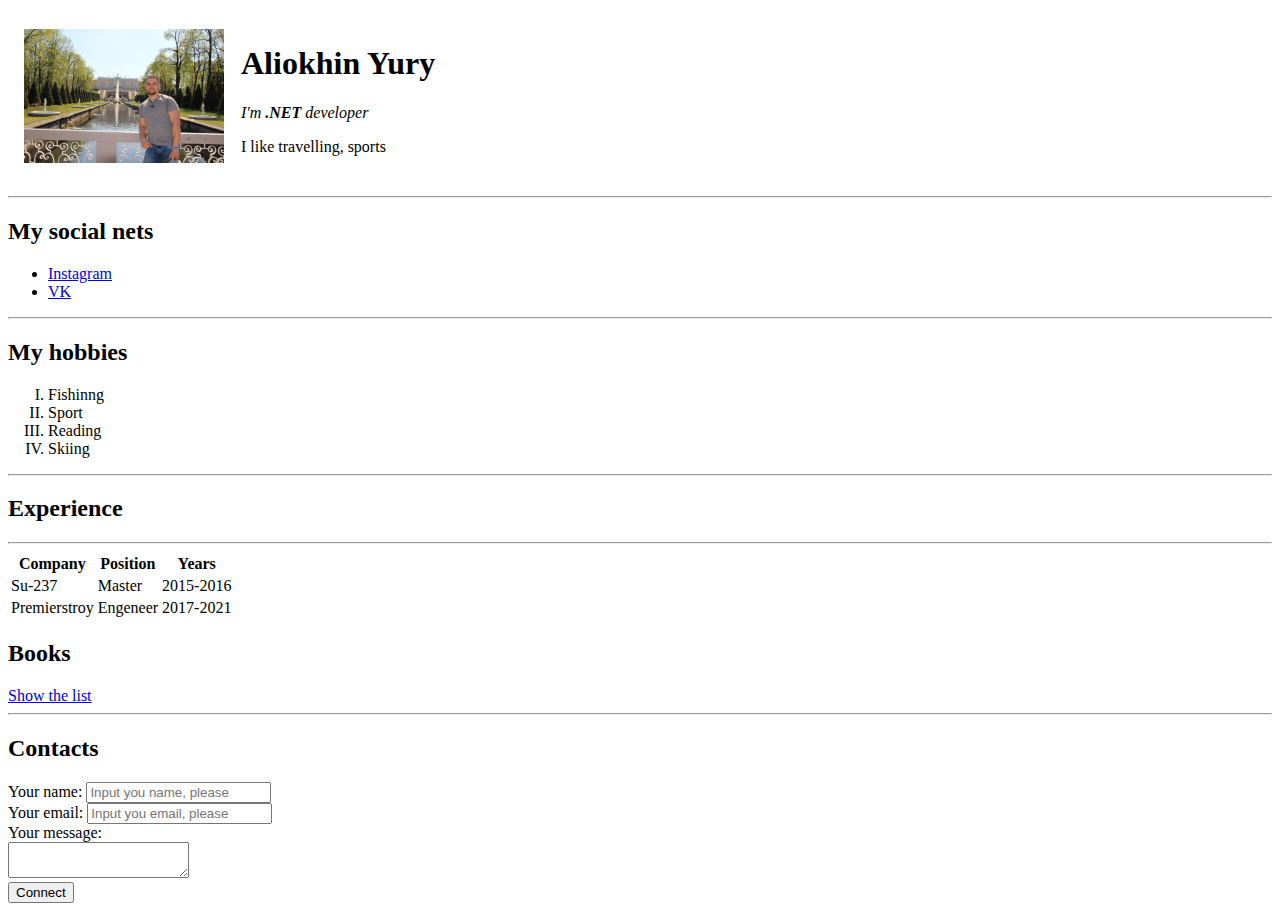
==== index.html @ a44fd261 "Create CV" ====
<!DOCTYPE html>
<html>
<head>
    <meta charset="UTF-8">
    <title>Aliokhin CV</title>
   </head>
<body>
    <table cellspacing="15">
        <tr>
            <td><img src="oDCNTMS977M.jpg" width="200" alt="My photo"/></td>
            <td><h1>Aliokhin Yury</h1>
                <p><em>I'm <strong>.NET</strong> developer</em></p>
                <p>I like travelling, sports</p></td>
        </tr>
    </table>

    <hr>

    <h2>My social nets</h2>
    <ul>
        <li><a href="https://www.instagram.com/yury_aliokhin/?hl=ru" target="_blank">Instagram</a></li>
        <li><a href="https://vk.com/yuras92" target="_blank">VK</a></li>
    </ul>

    <hr>

    <h2>My hobbies</h2>
    <ol type="I">    
        <li>Fishinng</li>
        <li>Sport</li>
        <li>Reading</li>
        <li>Skiing</li>
    </ol>

    <hr>

    <h2>Experience</h2>
    <table>
        <tr>
            <th>Company</th>
            <th>Position</th>
            <th>Years</th>
        </tr>
        <tr>   
            <td>Su-237</td>    
            <td>Master</td>  
            <td>2015-2016</td>  
        </tr>
        <tr>   
            <td>Premierstroy</td>    
            <td>Engeneer</td>  
            <td>2017-2021</td>  
        </tr>
        
        <hr>

    </table>
    <h2>Books</h2>
    <a href="Books.html">Show the list</a>

    <hr>
    <h2>Contacts</h2>
    <form action="/">
        <label for="name">Your name:</label>
        <input type="text" id="name"
        placeholder="Input you name, please">

        <br>
        <label for="email">Your email:</label>
        <input type="text" id="email"
        placeholder="Input you email, please">

        <br>
        <label for="text">Your message:</label>
        <br>
        <textarea name="" id="text" cols="20" rows="2"></textarea>

        <br>
        <input type="submit" value="Connect">

    </form>


</body>
</html>
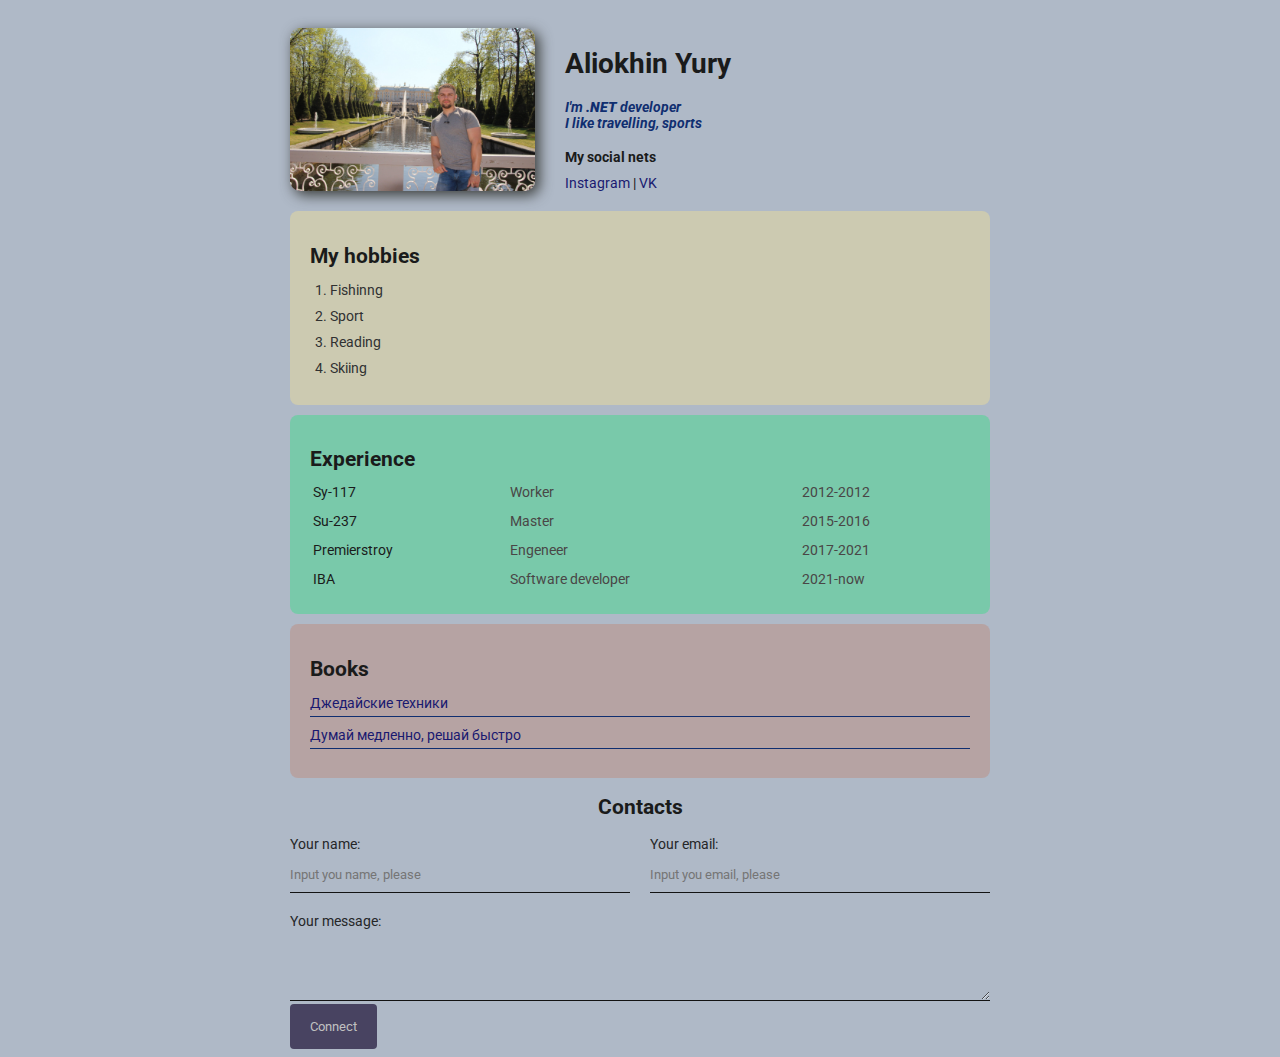
==== commit c195f484: "Add css" ====
--- a/index.html
+++ b/index.html
@@ -3,83 +3,115 @@
 <head>
     <meta charset="UTF-8">
     <title>Aliokhin CV</title>
+    <link href="styles.css" rel="stylesheet">
    </head>
 <body>
-    <table cellspacing="15">
-        <tr>
-            <td><img src="oDCNTMS977M.jpg" width="200" alt="My photo"/></td>
-            <td><h1>Aliokhin Yury</h1>
-                <p><em>I'm <strong>.NET</strong> developer</em></p>
-                <p>I like travelling, sports</p></td>
-        </tr>
-    </table>
+    
+    <div class="container">
 
-    <hr>
+        <div class="info">
+            <img src="oDCNTMS977M.jpg" alt="My photo" class="avatar"/>
+            <div class="info-text">
+                <h1>Aliokhin Yury</h1>
+                <p>I'm <strong>.NET</strong> developer</p>
+                <p>I like travelling, sports</p>
+                <h4>My social nets</h4>
+            
+                <a href="https://www.instagram.com/yury_aliokhin/?hl=ru" target="_blank">Instagram</a>
+                |
+                <a href="https://vk.com/yuras92" target="_blank">VK</a>
+            </div>
+        </div>
+                        
+    <div class="card bg_yellow">
+        <h2>My hobbies</h2>
+        <ol class="list">    
+            <li>Fishinng</li>
+            <li>Sport</li>
+            <li>Reading</li>
+            <li>Skiing</li>
+        </ol>
+    </div>
+    
+    <div class="card bg_green">
+        <h2>Experience</h2>
+        <table class="table">
+            <tr>   
+                <td>Sy-117</td>    
+                <td>Worker</td>  
+                <td>2012-2012</td>  
+            </tr>
+            <tr>   
+                <td>Su-237</td>    
+                <td>Master</td>  
+                <td>2015-2016</td>  
+            </tr>
+            <tr>   
+                <td>Premierstroy</td>    
+                <td>Engeneer</td>  
+                <td>2017-2021</td>  
+            </tr>
+            <tr>   
+                <td>IBA</td>    
+                <td>Software developer</td>  
+                <td>2021-now</td>  
+            </tr>
+        </table>
+    </div>
+           
+    <div class="card bg_red">
+        
+        <h2>Books</h2>
+        <ul class="link-list">    
+            <li>
+                <a href="https://oz.by/books/more10584051.html">Джедайские техники</a>
+            </li>
+            <li>
+                <a href="https://oz.by/books/more10342348.html">Думай медленно, решай быстро</a>
+            </li>
+        </ul>
+    </div>
+    
+    <div class="contact">   
+        <h2>Contacts</h2>
+        <form action="/">
+            <div class="row">
+                <div class="form-group">
+                    <label for="name">Your name:</label>
+                    <input type="text" id="name"
+                    placeholder="Input you name, please">
+                </div>
+                
+                <div class="form-group">
+                    <label for="email">Your email:</label>
+                    <input type="text" id="email"
+                    placeholder="Input you email, please">
+                </div>
+            </div>
+            
+            <div class="form-group">
+                <label for="text">Your message:</label>
+                <br>
+                <textarea name="" id="text" cols="20" rows="2"></textarea>
+            </div>
+            
+            <input class="btn" type="submit" value="Connect">
 
-    <h2>My social nets</h2>
-    <ul>
-        <li><a href="https://www.instagram.com/yury_aliokhin/?hl=ru" target="_blank">Instagram</a></li>
-        <li><a href="https://vk.com/yuras92" target="_blank">VK</a></li>
-    </ul>
+        </form>
+    </div>
 
-    <hr>
+    <!-- <div class="position"> 
+        <div class="box"></div>
+    </div> -->
 
-    <h2>My hobbies</h2>
-    <ol type="I">    
-        <li>Fishinng</li>
-        <li>Sport</li>
-        <li>Reading</li>
-        <li>Skiing</li>
-    </ol>
+            <!-- <div class="box-model">
+            <div></div>
+            <div></div>
+            <div></div>
+            <div></div>
+        </div>
 
-    <hr>
-
-    <h2>Experience</h2>
-    <table>
-        <tr>
-            <th>Company</th>
-            <th>Position</th>
-            <th>Years</th>
-        </tr>
-        <tr>   
-            <td>Su-237</td>    
-            <td>Master</td>  
-            <td>2015-2016</td>  
-        </tr>
-        <tr>   
-            <td>Premierstroy</td>    
-            <td>Engeneer</td>  
-            <td>2017-2021</td>  
-        </tr>
-        
-        <hr>
-
-    </table>
-    <h2>Books</h2>
-    <a href="Books.html">Show the list</a>
-
-    <hr>
-    <h2>Contacts</h2>
-    <form action="/">
-        <label for="name">Your name:</label>
-        <input type="text" id="name"
-        placeholder="Input you name, please">
-
-        <br>
-        <label for="email">Your email:</label>
-        <input type="text" id="email"
-        placeholder="Input you email, please">
-
-        <br>
-        <label for="text">Your message:</label>
-        <br>
-        <textarea name="" id="text" cols="20" rows="2"></textarea>
-
-        <br>
-        <input type="submit" value="Connect">
-
-    </form>
-
-
-</body>
+        <div style="margin-bottom: 500px;"></div> -->
+    </div>
+    </body>
 </html>
--- a/styles.css
+++ b/styles.css
@@ -0,0 +1,257 @@
+@import url('https://fonts.googleapis.com/css2?family=Roboto:ital,wght@0,100;0,300;0,400;1,100;1,300&display=swap');
+
+/* * {
+    padding: 0;
+    margin: 0;
+} */
+
+body{
+    background-color: rgb(175, 185, 199);
+    color:rgb(26, 27, 27);
+
+    font-size: 14px;
+    font-weight: normal;
+    font-family:  'Roboto', sans-serif;
+
+    /* font: normal 14px 'Roboto', sans-serif; */
+}
+
+a{
+    color:midnightblue;
+    text-decoration: none;
+}
+
+a:hover {
+    text-decoration: underline;
+}
+
+a:active {
+    color:paleturquoise;
+}
+
+a:visited {
+    color:black;
+}
+
+/* h2{
+    font-size: 30px;
+} */
+
+.avatar {
+    width: 35%;
+    border-radius: 10px;
+    box-shadow: 4px 4px 14px rgb(56, 58, 55);
+}
+
+.info p {
+    color: #0f2e70;
+    margin: 0;
+    font-style: italic;
+    font-weight: bold;
+    text-decoration: none;
+    /* text-transform: capitalize; */
+    /* letter-spacing: 5px; */
+    /* word-spacing: 10px; */
+}
+
+/* Box Model */
+.container{
+   max-width: 700px;
+   margin: auto;
+   padding-top: 20px;
+}
+
+/* .social {
+    background: seagreen ;
+    /* padding: 15px 40px; */
+    /* padding: 15px 20px 25px 30px; */
+    /* padding-top: 15px;
+    padding-right: 20px;
+    padding-bottom: 25px;
+    padding-left: 30px;
+    margin: 5px;
+
+    border: 5px solid bisque;
+    border-bottom-style: dotted;
+    border-top-width: 15px;
+    border-right-color: mediumspringgreen;
+} */
+
+/* .box-model > div{
+    float: left;
+    background-color: olive;
+    height: 200px;
+    border:4px solid yellow;
+    width: 25%;
+    box-sizing: border-box;
+} */
+
+.bg_yellow{
+    background: rgb(204, 202, 177);
+}
+
+.bg_green{
+    background: rgb(121, 201, 170);
+}
+
+.bg_red{
+    background: rgba(184, 155, 151, 0.753);
+}
+
+
+.card {
+    padding: 15px 20px;
+    margin-bottom: 10px;
+    border-radius: 8px;
+}
+
+.info {
+    display: flex;
+    margin-bottom: 20px;
+}
+
+@media (max-width: 700px) {
+    .info{
+        text-align: center;
+        display: block;
+    }
+}
+
+.info-text {
+    margin-left: 40px;
+}
+
+.card h2 {
+    margin-bottom: 10px;
+}
+
+.list {
+    padding: 0 20px;
+    /* list-style: none; */
+}
+
+.list li {
+    color:#303131;
+    margin-bottom: 10px;
+    /* border-bottom: 1px solid grey; */
+}
+
+.table {
+    width: 100%;
+}
+
+.table td {
+    padding-bottom: 10px;
+}
+
+.table td:nth-child(2), .table td:nth-child(3) {
+        color: rgb(73, 70, 70);
+}
+
+/* .table tr:nth-child(odd) {
+    background: hotpink;
+} */
+
+.link-list {
+    list-style: none;
+    padding: 0;
+}
+
+.link-list li {
+    margin-bottom: 10px;
+    padding-bottom: 5px;
+    border-bottom:  1px solid #0f2e70;
+}
+
+.contact h2 {
+    text-align: center;
+}
+
+.form-group label {
+    display: block;
+    font-size: 14px;
+    color:#252627
+}
+
+.form-group input,
+.form-group textarea {
+    width: 100%;
+    box-sizing: border-box;
+    border: none;
+    background: transparent;
+    border-bottom: 1px solid rgb(19, 19, 19);
+    color:rgb(8, 8, 8);
+    padding: 15px 0 10px;
+    outline: none;
+    font-family: inherit;
+}
+
+.row {
+    display:  flex;
+    margin-bottom: 20px;
+
+}
+
+.row > .form-group {
+    width: 50%;
+    margin-right: 20px;
+}
+
+.row > .form-group:last-child {
+    margin-right: 0px;
+}
+
+.info-text {
+    margin-left: 30px;
+}
+
+.info-text h4 {
+    margin-bottom: 10px;
+}
+
+.btn {
+    background: rgb(72, 67, 97);
+    padding: 15px 20px;
+    color:silver;
+    border: none;
+    font-family: inherit;
+    cursor: pointer;
+    border-radius: 4px;
+}
+
+.btn:hover {
+    opacity: 0.9;
+}
+
+/* Position */
+
+/* .position {
+    position: relative;
+    border: 4px solid black;
+    margin-top: 40px;
+    padding: 20px;
+    height: 300px;
+}
+
+.box {
+    position: fixed;
+    /* left: 20px; */
+    /* bottom: 50px;
+    top: 0;
+    
+    left: 0;
+
+    width: 100%;
+    height: 50px;
+    background: lightseagreen;
+} */ 
+
+
+
+
+
+
+
+
+
+
